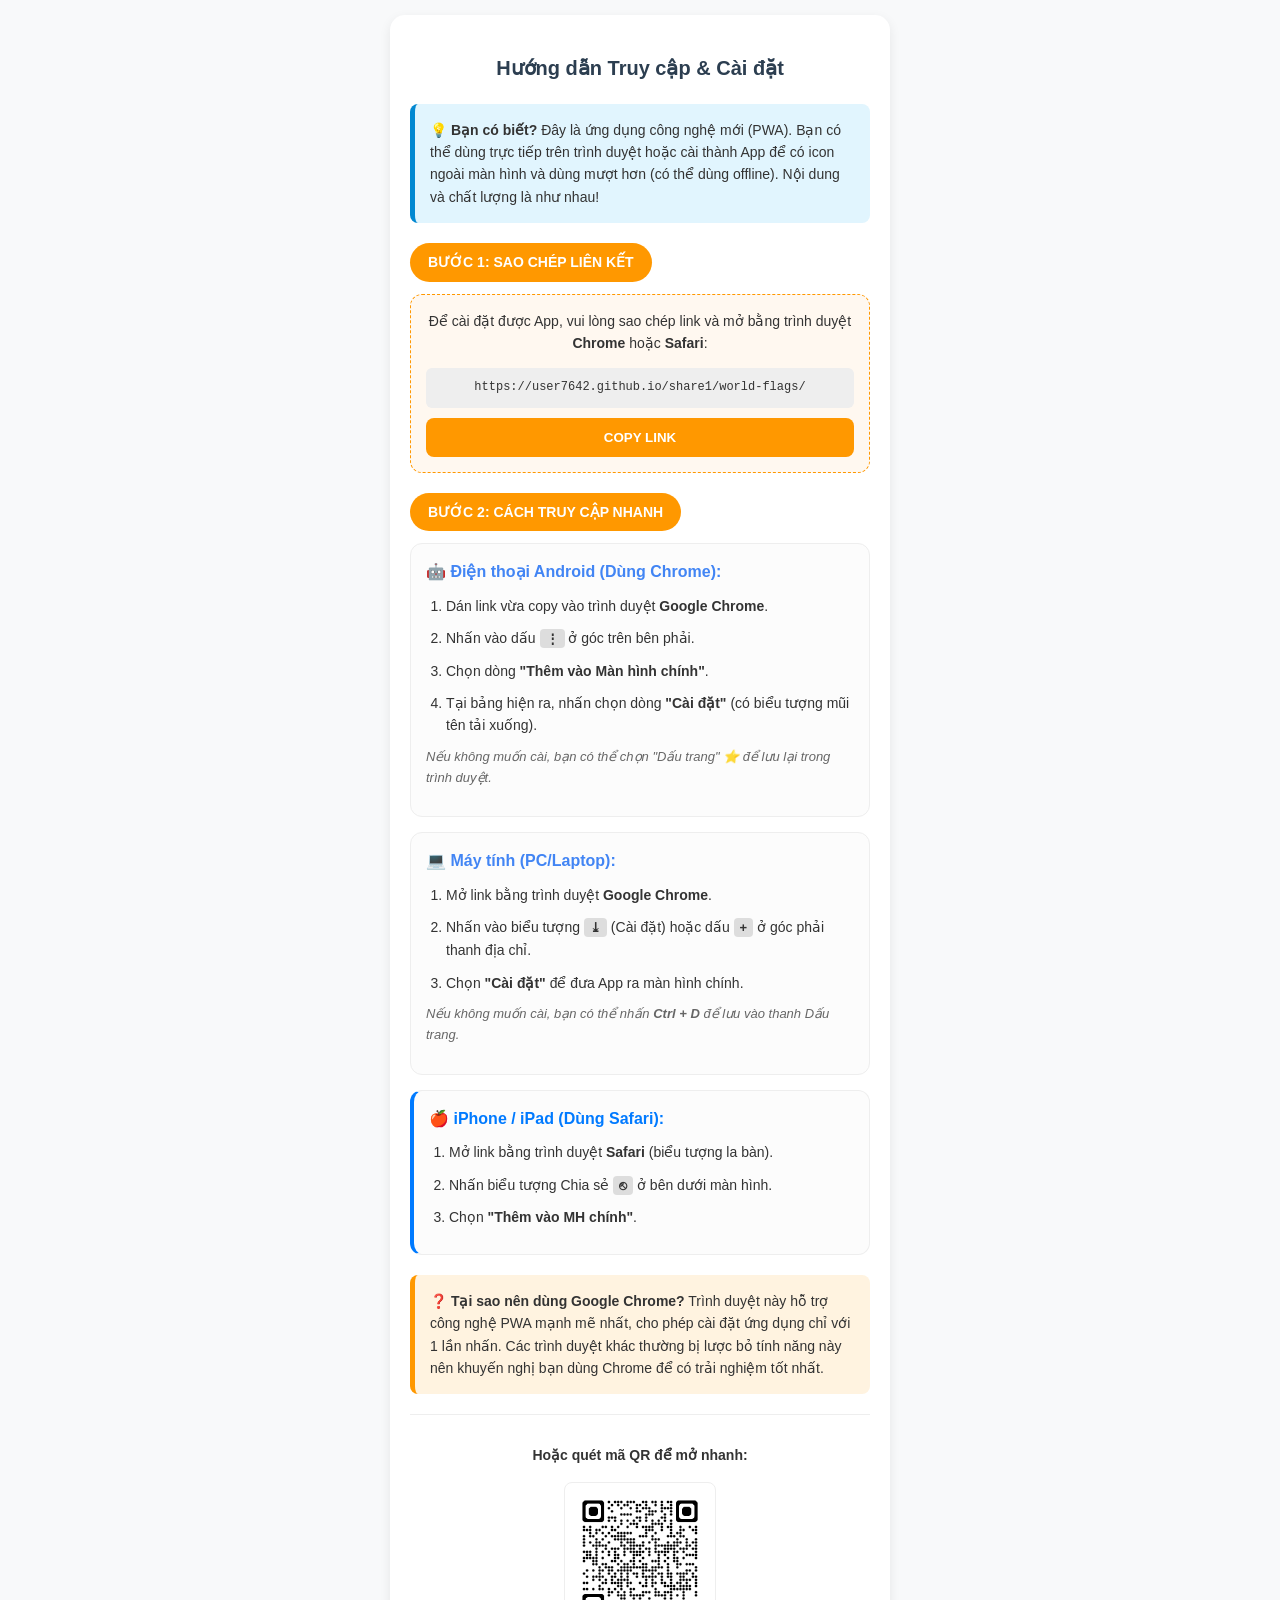
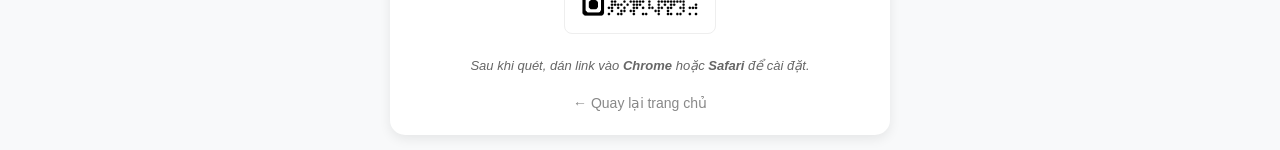
==== how-to-install.html @ 16c570d3 "first commit" ====
<!DOCTYPE html>
<html lang="vi">
<head>
    <meta charset="UTF-8">
    <meta name="viewport" content="width=device-width, initial-scale=1.0">
    <title>Hướng dẫn sử dụng App Học Cờ</title>
    <style>
        body {
            font-family: -apple-system, BlinkMacSystemFont, "Segoe UI", Roboto, sans-serif;
            line-height: 1.6;
            color: #333;
            max-width: 500px;
            margin: 0 auto;
            padding: 15px;
            background: #f8f9fa;
        }
        .container {
            background: white;
            padding: 20px;
            border-radius: 15px;
            box-shadow: 0 4px 12px rgba(0,0,0,0.08);
        }
        h2 { color: #2c3e50; text-align: center; margin-bottom: 20px; font-size: 20px; }
        
        .step-header {
            background: #ff9800;
            color: white;
            padding: 8px 18px;
            border-radius: 20px;
            display: inline-block;
            font-weight: bold;
            font-size: 14px;
            margin-bottom: 12px;
        }

        .copy-box {
            background: #fff8f0;
            border: 1px dashed #ff9800;
            padding: 15px;
            border-radius: 12px;
            text-align: center;
            margin-bottom: 20px;
        }
        .url-text {
            background: #eee;
            padding: 10px;
            border-radius: 6px;
            display: block;
            margin: 10px 0;
            font-family: monospace;
            font-size: 12px;
            word-break: break-all;
        }
        .btn-copy {
            background: #ff9800;
            color: white;
            border: none;
            padding: 12px 25px;
            border-radius: 8px;
            cursor: pointer;
            font-weight: bold;
            width: 100%;
        }

        .device-guide {
            background: #fcfcfc;
            border: 1px solid #eee;
            padding: 15px;
            border-radius: 12px;
            margin-bottom: 15px;
        }
        .highlight { color: #d35400; font-weight: bold; }
        .icon-box { background: #ddd; padding: 2px 6px; border-radius: 4px; font-size: 13px; font-weight: bold; }
        
        .info-box {
            background: #e1f5fe;
            border-left: 5px solid #0288d1;
            padding: 15px;
            border-radius: 8px;
            font-size: 14px;
            margin: 20px 0;
        }

        .qr-section { text-align: center; padding-top: 15px; border-top: 1px solid #eee; margin-top: 20px; }
        .qr-section img { width: 140px; margin: 10px 0; border: 1px solid #eee; padding: 5px; border-radius: 8px; }

        .note { font-size: 13px; color: #666; font-style: italic; margin-top: 5px; }
        .back-link { display: block; text-align: center; margin-top: 15px; color: #888; text-decoration: none; font-size: 14px; }
        
        ol { padding-left: 20px; margin: 10px 0; font-size: 14px; }
        li { margin-bottom: 10px; }
    </style>
</head>
<body>

<div class="container">
    <h2>Hướng dẫn Truy cập & Cài đặt</h2>

    <div class="info-box">
        <b>💡 Bạn có biết?</b> Đây là ứng dụng công nghệ mới (PWA). Bạn có thể dùng trực tiếp trên trình duyệt hoặc cài thành App để có icon ngoài màn hình và dùng mượt hơn (có thể dùng offline). Nội dung và chất lượng là như nhau!
    </div>

    <div class="step-header">BƯỚC 1: SAO CHÉP LIÊN KẾT</div>
    <div class="copy-box">
        <p style="margin-top:0; font-size:14px;">Để cài đặt được App, vui lòng sao chép link và mở bằng trình duyệt <b>Chrome</b> hoặc <b>Safari</b>:</p>
        <span class="url-text" id="urlText">https://user7642.github.io/share1/world-flags/</span>
        <button class="btn-copy" onclick="copyUrl()">COPY LINK</button>
    </div>

    <div class="step-header">BƯỚC 2: CÁCH TRUY CẬP NHANH</div>
    
    <div class="device-guide">
        <strong style="color: #4285F4;">🤖 Điện thoại Android (Dùng Chrome):</strong>
        <ol>
            <li>Dán link vừa copy vào trình duyệt <b>Google Chrome</b>.</li>
            <li>Nhấn vào dấu <span class="icon-box">⋮</span> ở góc trên bên phải.</li>
            <li>Chọn dòng <b>"Thêm vào Màn hình chính"</b>.</li>
            <li>Tại bảng hiện ra, nhấn chọn dòng <b>"Cài đặt"</b> (có biểu tượng mũi tên tải xuống).</li>
        </ol>
        <p class="note">Nếu không muốn cài, bạn có thể chọn "Dấu trang" ⭐ để lưu lại trong trình duyệt.</p>
    </div>

    <div class="device-guide">
        <strong style="color: #4285F4;">💻 Máy tính (PC/Laptop):</strong>
        <ol>
            <li>Mở link bằng trình duyệt <b>Google Chrome</b>.</li>
            <li>Nhấn vào biểu tượng <span class="icon-box">⤓</span> (Cài đặt) hoặc dấu <span class="icon-box">+</span> ở góc phải thanh địa chỉ.</li>
            <li>Chọn <b>"Cài đặt"</b> để đưa App ra màn hình chính.</li>
        </ol>
        <p class="note">Nếu không muốn cài, bạn có thể nhấn <b>Ctrl + D</b> để lưu vào thanh Dấu trang.</p>
    </div>

    <div class="device-guide" style="border-left: 4px solid #007AFF;">
        <strong style="color: #007AFF;">🍎 iPhone / iPad (Dùng Safari):</strong>
        <ol>
            <li>Mở link bằng trình duyệt <b>Safari</b> (biểu tượng la bàn).</li>
            <li>Nhấn biểu tượng Chia sẻ <span class="icon-box">⎋</span> ở bên dưới màn hình.</li>
            <li>Chọn <b>"Thêm vào MH chính"</b>.</li>
        </ol>
    </div>

    <div class="info-box" style="background: #fff3e0; border-left-color: #ff9800;">
        <b>❓ Tại sao nên dùng Google Chrome?</b> Trình duyệt này hỗ trợ công nghệ PWA mạnh mẽ nhất, cho phép cài đặt ứng dụng chỉ với 1 lần nhấn. Các trình duyệt khác thường bị lược bỏ tính năng này nên khuyến nghị bạn dùng Chrome để có trải nghiệm tốt nhất.
    </div>

    <div class="qr-section">
        <p style="font-weight: bold; font-size: 14px; margin-bottom: 5px;">Hoặc quét mã QR để mở nhanh:</p>
        <img src="qr-install.png" alt="Mã QR">
        <p class="note">Sau khi quét, dán link vào <b>Chrome</b> hoặc <b>Safari</b> để cài đặt.</p>
    </div>

    <a href="index.html" class="back-link">← Quay lại trang chủ</a>
</div>

<script>
    function copyUrl() {
        const url = document.getElementById('urlText').innerText;
        const btn = document.querySelector('.btn-copy');
        const textArea = document.createElement("textarea");
        textArea.value = url;
        document.body.appendChild(textArea);
        textArea.select();
        document.execCommand('copy');
        document.body.removeChild(textArea);
        const oldText = btn.innerText;
        btn.innerText = 'ĐÃ SAO CHÉP!';
        btn.style.background = '#2ecc71';
        setTimeout(() => {
            btn.innerText = oldText;
            btn.style.background = '#ff9800';
        }, 2000);
    }
</script>

</body>
</html>
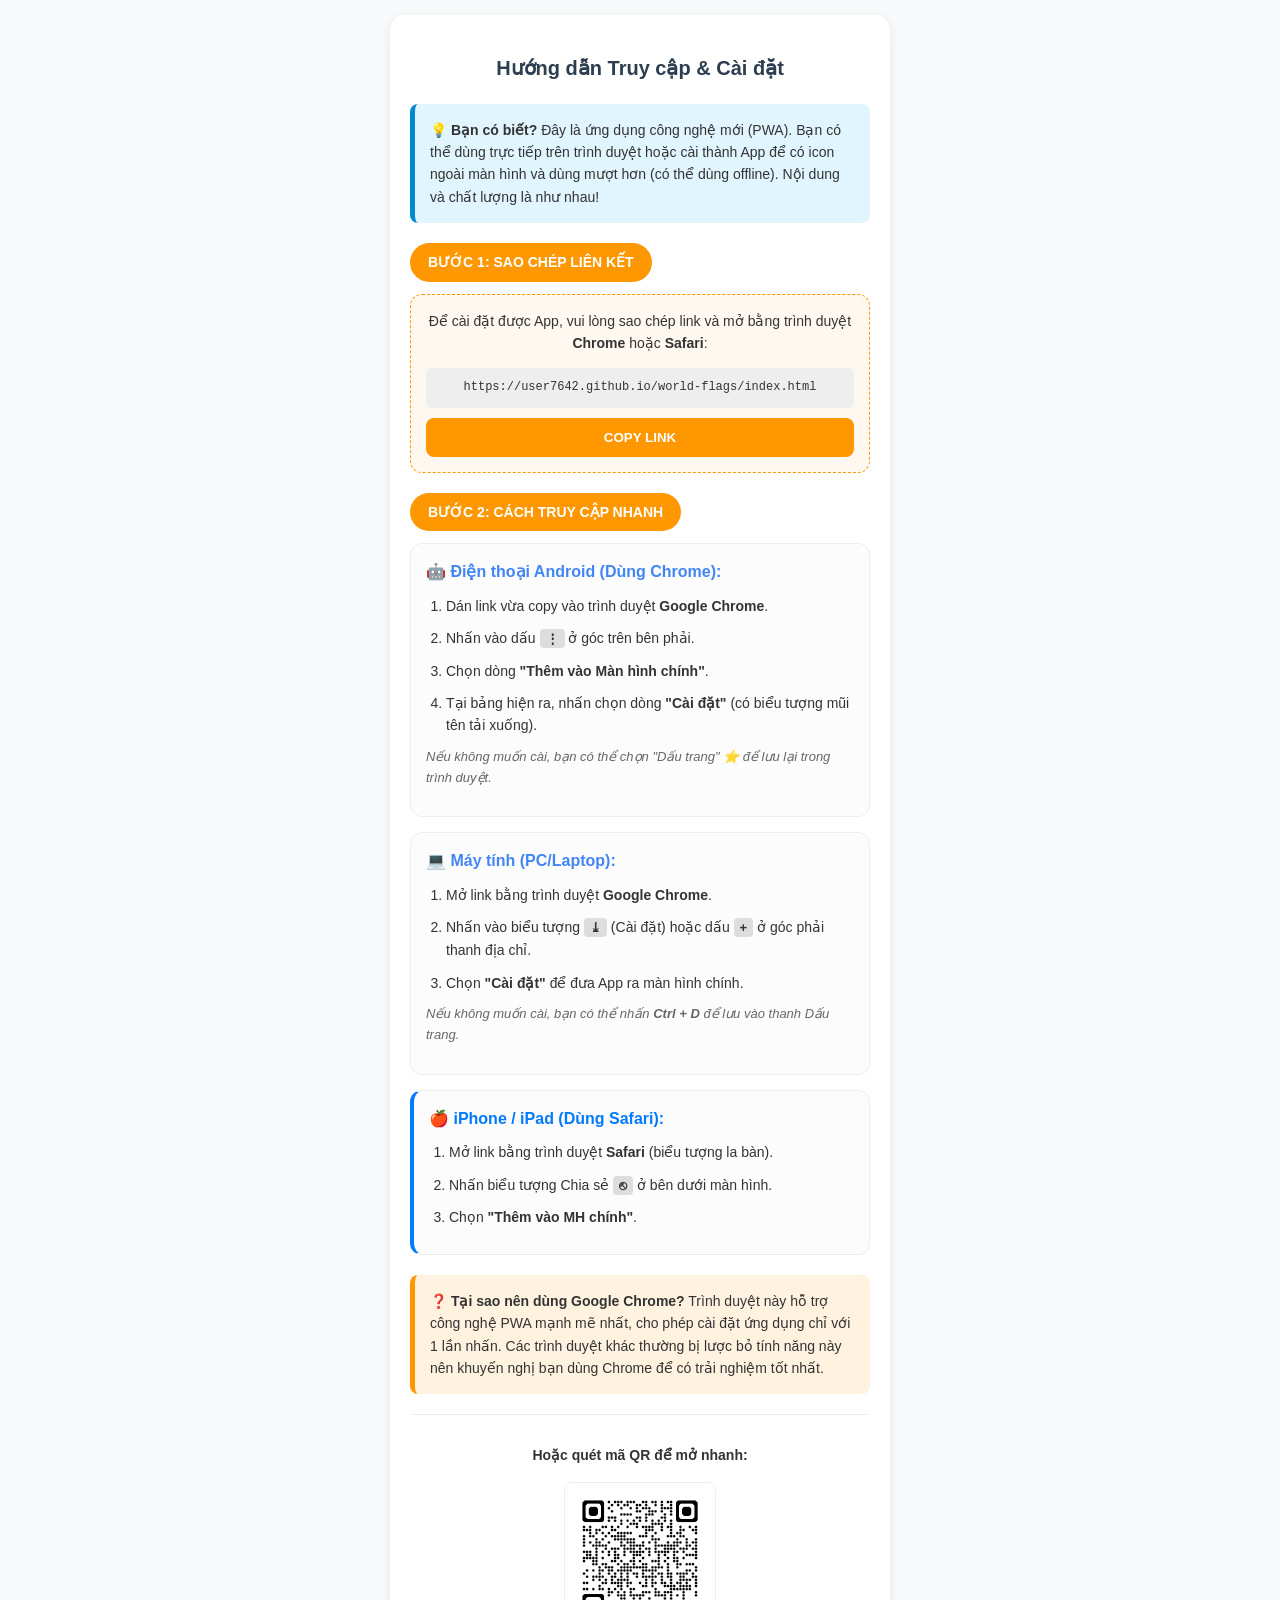
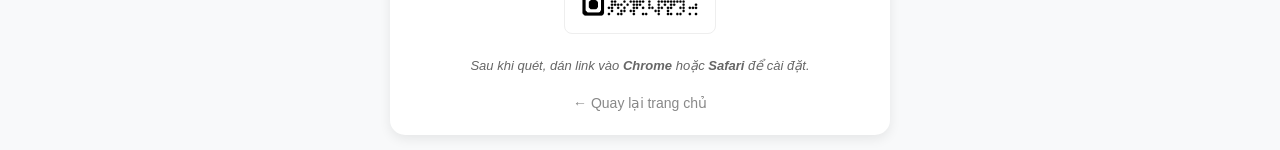
==== commit 2830cd60: "update 2" ====
--- a/how-to-install.html
+++ b/how-to-install.html
@@ -103,7 +103,7 @@
     <div class="step-header">BƯỚC 1: SAO CHÉP LIÊN KẾT</div>
     <div class="copy-box">
         <p style="margin-top:0; font-size:14px;">Để cài đặt được App, vui lòng sao chép link và mở bằng trình duyệt <b>Chrome</b> hoặc <b>Safari</b>:</p>
-        <span class="url-text" id="urlText">https://user7642.github.io/share1/world-flags/</span>
+        <span class="url-text" id="urlText">https://user7642.github.io/world-flags/index.html</span>
         <button class="btn-copy" onclick="copyUrl()">COPY LINK</button>
     </div>
 
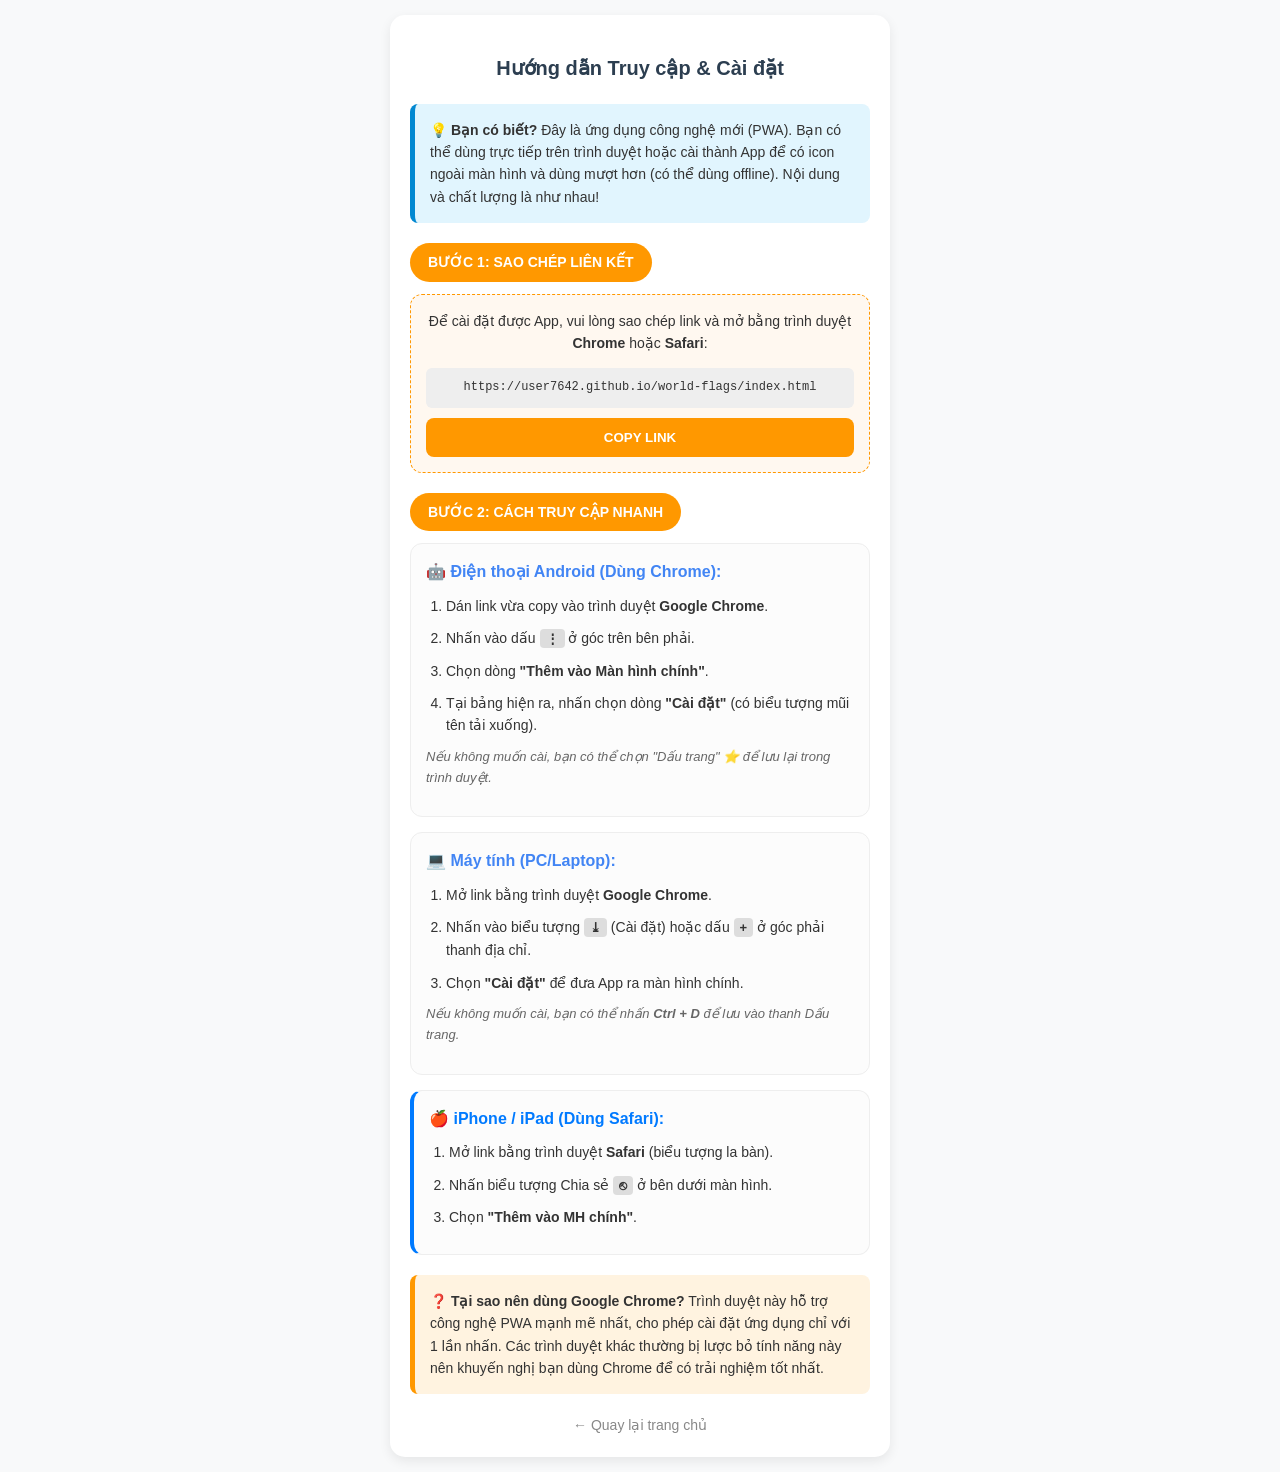
==== commit 3fb5b8c6: "update 3" ====
--- a/how-to-install.html
+++ b/how-to-install.html
@@ -3,7 +3,7 @@
 <head>
     <meta charset="UTF-8">
     <meta name="viewport" content="width=device-width, initial-scale=1.0">
-    <title>Hướng dẫn sử dụng App Học Cờ</title>
+    <title>Hưỡng Dẫn Cài Đặt App PWA </title>
     <style>
         body {
             font-family: -apple-system, BlinkMacSystemFont, "Segoe UI", Roboto, sans-serif;
@@ -143,11 +143,6 @@
         <b>❓ Tại sao nên dùng Google Chrome?</b> Trình duyệt này hỗ trợ công nghệ PWA mạnh mẽ nhất, cho phép cài đặt ứng dụng chỉ với 1 lần nhấn. Các trình duyệt khác thường bị lược bỏ tính năng này nên khuyến nghị bạn dùng Chrome để có trải nghiệm tốt nhất.
     </div>
 
-    <div class="qr-section">
-        <p style="font-weight: bold; font-size: 14px; margin-bottom: 5px;">Hoặc quét mã QR để mở nhanh:</p>
-        <img src="qr-install.png" alt="Mã QR">
-        <p class="note">Sau khi quét, dán link vào <b>Chrome</b> hoặc <b>Safari</b> để cài đặt.</p>
-    </div>
 
     <a href="index.html" class="back-link">← Quay lại trang chủ</a>
 </div>
